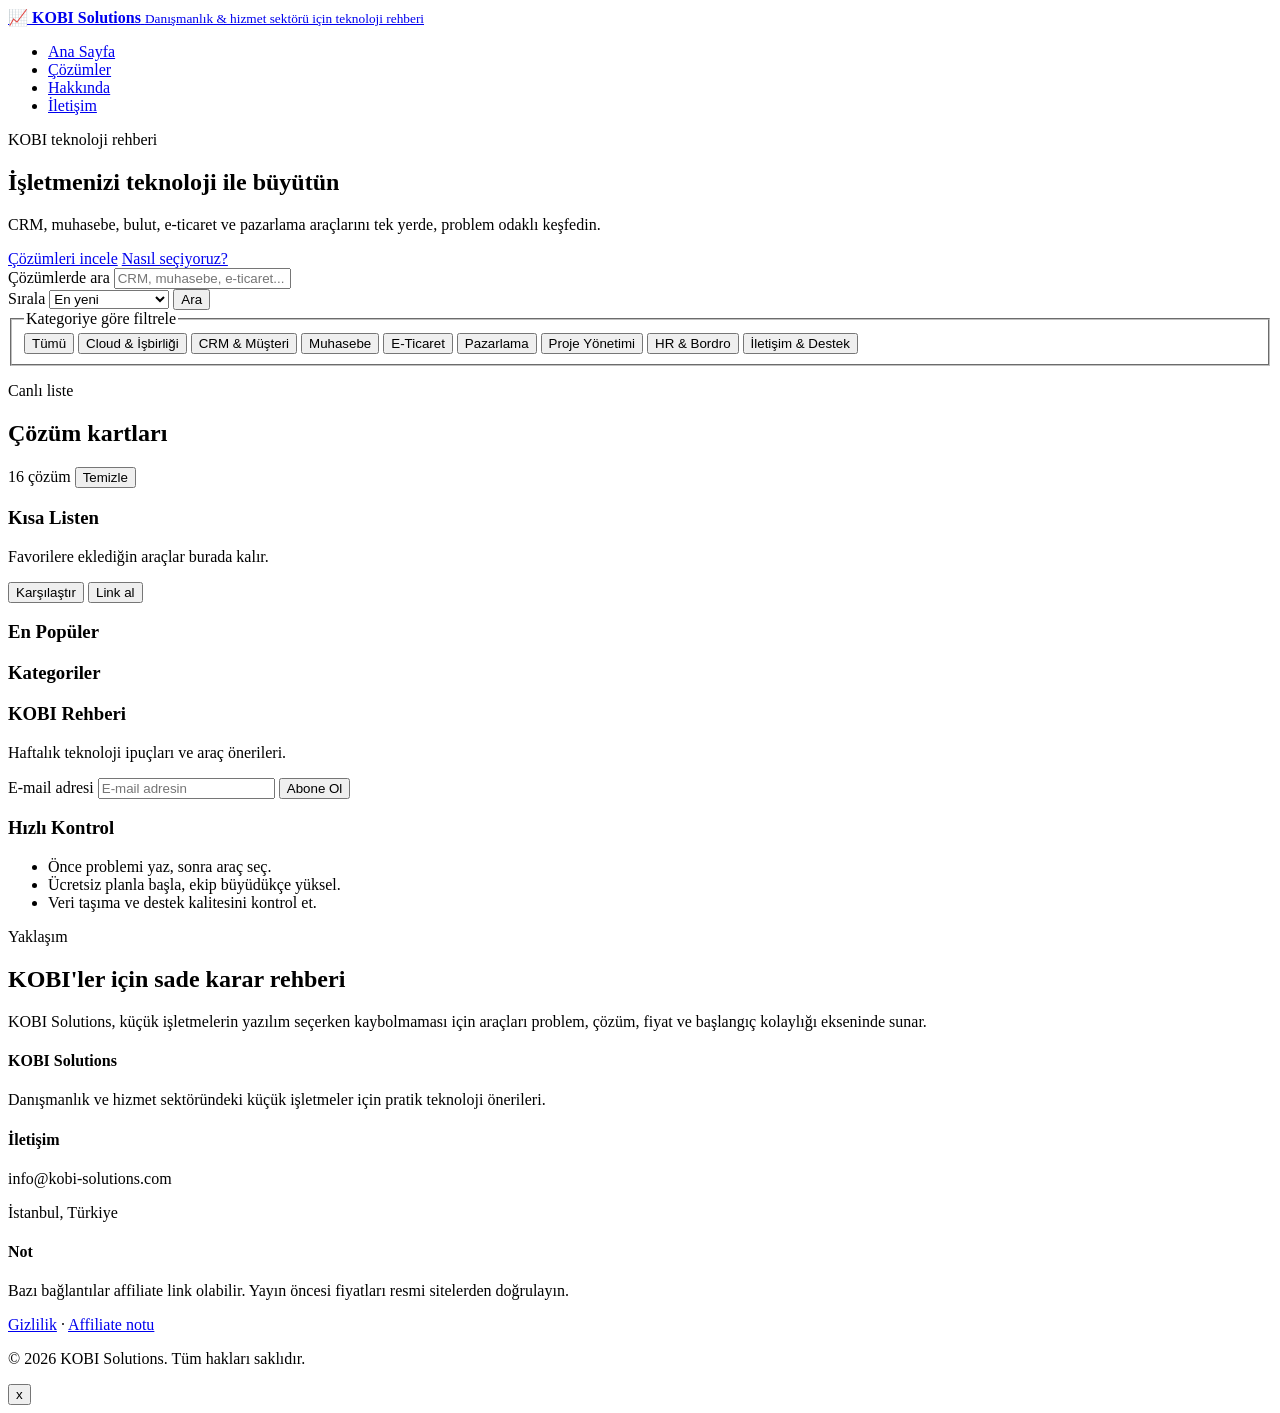
==== index.html @ 9aef747c "Add index.html" ====
<!DOCTYPE html>
<html lang="tr">
<head>
    <meta charset="UTF-8">
    <meta name="viewport" content="width=device-width, initial-scale=1.0">
    <title>KOBI Solutions - &#304;&#351;letmenizi Teknoloji ile B&#252;y&#252;t&#252;n</title>
    <meta name="description" content="KOBI'ler i&#231;in CRM, muhasebe, bulut, e-ticaret ve pazarlama ara&#231;lar&#305;n&#305; pratik &#351;ekilde kar&#351;&#305;la&#351;t&#305;ran teknoloji rehberi.">
    <meta name="theme-color" content="#2563eb">
    <meta property="og:title" content="KOBI Solutions">
    <meta property="og:description" content="K&#252;&#231;&#252;k i&#351;letmeler i&#231;in pratik teknoloji &#231;&#246;z&#252;mleri.">
    <meta property="og:type" content="website">
    <link rel="manifest" href="site.webmanifest">
    <link rel="stylesheet" href="style.css">
</head>
<body>
    <header class="header">
        <div class="container">
            <a class="logo" href="#home" aria-label="KOBI Solutions ana sayfa">
                <span class="logo-mark" aria-hidden="true">&#128200;</span>
                <span>
                    <strong>KOBI Solutions</strong>
                    <small>Dan&#305;&#351;manl&#305;k & hizmet sekt&#246;r&#252; i&#231;in teknoloji rehberi</small>
                </span>
            </a>
            <nav class="nav" aria-label="Ana men&#252;">
                <ul>
                    <li><a href="#home">Ana Sayfa</a></li>
                    <li><a href="#blog">&#199;&#246;z&#252;mler</a></li>
                    <li><a href="#about">Hakk&#305;nda</a></li>
                    <li><a href="#contact">&#304;leti&#351;im</a></li>
                </ul>
            </nav>
        </div>
    </header>

    <section class="hero" id="home">
        <div class="container">
            <p class="eyebrow">KOBI teknoloji rehberi</p>
            <h1>&#304;&#351;letmenizi teknoloji ile b&#252;y&#252;t&#252;n</h1>
            <p>CRM, muhasebe, bulut, e-ticaret ve pazarlama ara&#231;lar&#305;n&#305; tek yerde, problem odakl&#305; ke&#351;fedin.</p>
            <div class="hero-actions">
                <a class="primary-link" href="#blog">&#199;&#246;z&#252;mleri incele</a>
                <a class="secondary-link" href="#about">Nas&#305;l se&#231;iyoruz?</a>
            </div>
        </div>
    </section>

    <section class="filters-section" id="blog">
        <div class="container">
            <div class="search-box">
                <div class="search-field">
                    <label for="searchInput" class="sr-only">&#199;&#246;z&#252;mlerde ara</label>
                    <input type="text" id="searchInput" placeholder="CRM, muhasebe, e-ticaret..." aria-label="&#199;&#246;z&#252;mlerde ara">
                </div>
                <label class="sort-control" for="sortSelect">
                    <span>S&#305;rala</span>
                    <select id="sortSelect" aria-label="&#199;&#246;z&#252;mleri s&#305;rala">
                        <option value="newest">En yeni</option>
                        <option value="price-low">D&#252;&#351;&#252;k maliyet</option>
                        <option value="starter">Ba&#351;lamas&#305; kolay</option>
                        <option value="name">A-Z</option>
                    </select>
                </label>
                <button id="searchBtn" aria-label="Arama yap">Ara</button>
            </div>

            <div aria-live="polite" aria-atomic="true" class="sr-only" id="filterAnnounce"></div>

            <fieldset class="category-filters" aria-label="&#199;&#246;z&#252;m kategorileri">
                <legend class="sr-only">Kategoriye g&#246;re filtrele</legend>
                <button class="filter-btn active" data-category="all" aria-pressed="true">T&#252;m&#252;</button>
                <button class="filter-btn" data-category="cloud" aria-pressed="false">Cloud & &#304;&#351;birli&#287;i</button>
                <button class="filter-btn" data-category="crm" aria-pressed="false">CRM & M&#252;&#351;teri</button>
                <button class="filter-btn" data-category="accounting" aria-pressed="false">Muhasebe</button>
                <button class="filter-btn" data-category="ecommerce" aria-pressed="false">E-Ticaret</button>
                <button class="filter-btn" data-category="marketing" aria-pressed="false">Pazarlama</button>
                <button class="filter-btn" data-category="project" aria-pressed="false">Proje Y&#246;netimi</button>
                <button class="filter-btn" data-category="hr" aria-pressed="false">HR & Bordro</button>
                <button class="filter-btn" data-category="support" aria-pressed="false">&#304;leti&#351;im & Destek</button>
            </fieldset>
        </div>
    </section>

    <main class="main-content">
        <div class="container content-layout">
            <section class="results-area" aria-labelledby="resultsTitle">
                <div class="section-heading">
                    <div>
                        <p class="eyebrow">Canl&#305; liste</p>
                        <h2 id="resultsTitle">&#199;&#246;z&#252;m kartlar&#305;</h2>
                    </div>
                    <div class="heading-actions">
                        <span id="resultCount" class="result-count">16 &#231;&#246;z&#252;m</span>
                        <button class="ghost-button" type="button" id="clearFiltersBtn">Temizle</button>
                    </div>
                </div>
                <div class="blog-grid" id="blogGrid" role="region" aria-live="polite" aria-label="&#199;&#246;z&#252;m kartlar&#305;"></div>
            </section>

            <aside class="sidebar">
                <div class="sidebar-box compare-box">
                    <h3>K&#305;sa Listen</h3>
                    <p class="sidebar-note">Favorilere ekledi&#287;in ara&#231;lar burada kal&#305;r.</p>
                    <ul id="favoriteList"></ul>
                    <div class="compare-actions">
                        <button class="ghost-button" type="button" id="compareBtn">Kar&#351;&#305;la&#351;t&#305;r</button>
                        <button class="ghost-button" type="button" id="shareListBtn">Link al</button>
                    </div>
                    <p class="share-status" id="shareStatus" aria-live="polite"></p>
                </div>

                <div class="sidebar-box">
                    <h3>En Pop&#252;ler</h3>
                    <ul id="trendingList"></ul>
                </div>

                <div class="sidebar-box">
                    <h3>Kategoriler</h3>
                    <ul id="categoryList"></ul>
                </div>

                <div class="sidebar-box newsletter">
                    <h3>KOBI Rehberi</h3>
                    <p>Haftal&#305;k teknoloji ipu&#231;lar&#305; ve ara&#231; &#246;nerileri.</p>
                    <form id="newsletterForm" aria-label="Newsletter abone ol formu">
                        <label for="newsletterEmail" class="sr-only">E-mail adresi</label>
                        <input type="email" id="newsletterEmail" placeholder="E-mail adresin" required aria-required="true">
                        <button type="submit" aria-label="Newsletter'a abone ol">Abone Ol</button>
                    </form>
                </div>

                <div class="sidebar-box quick-tips">
                    <h3>H&#305;zl&#305; Kontrol</h3>
                    <ul>
                        <li>&#214;nce problemi yaz, sonra ara&#231; se&#231;.</li>
                        <li>&#220;cretsiz planla ba&#351;la, ekip b&#252;y&#252;d&#252;k&#231;e y&#252;ksel.</li>
                        <li>Veri ta&#351;&#305;ma ve destek kalitesini kontrol et.</li>
                    </ul>
                </div>
            </aside>
        </div>
    </main>

    <section class="about-band" id="about">
        <div class="container">
            <div>
                <p class="eyebrow">Yakla&#351;&#305;m</p>
                <h2>KOBI'ler i&#231;in sade karar rehberi</h2>
            </div>
            <p>KOBI Solutions, k&#252;&#231;&#252;k i&#351;letmelerin yaz&#305;l&#305;m se&#231;erken kaybolmamas&#305; i&#231;in ara&#231;lar&#305; problem, &#231;&#246;z&#252;m, fiyat ve ba&#351;lang&#305;&#231; kolayl&#305;&#287;&#305; ekseninde sunar.</p>
        </div>
    </section>

    <footer class="footer" id="contact">
        <div class="container">
            <div class="footer-content">
                <div>
                    <h4>KOBI Solutions</h4>
                    <p>Dan&#305;&#351;manl&#305;k ve hizmet sekt&#246;r&#252;ndeki k&#252;&#231;&#252;k i&#351;letmeler i&#231;in pratik teknoloji &#246;nerileri.</p>
                </div>
                <div>
                    <h4>&#304;leti&#351;im</h4>
                    <p>info@kobi-solutions.com</p>
                    <p>&#304;stanbul, T&#252;rkiye</p>
                </div>
                <div>
                    <h4>Not</h4>
                    <p>Baz&#305; ba&#287;lant&#305;lar affiliate link olabilir. Yay&#305;n &#246;ncesi fiyatlar&#305; resmi sitelerden do&#287;rulay&#305;n.</p>
                    <p><a href="privacy.html">Gizlilik</a> · <a href="affiliate.html">Affiliate notu</a></p>
                </div>
            </div>
            <div class="footer-bottom">
                <p>&copy; 2026 KOBI Solutions. T&#252;m haklar&#305; sakl&#305;d&#305;r.</p>
            </div>
        </div>
    </footer>

    <div class="modal" id="detailModal" aria-hidden="true">
        <div class="modal-backdrop" data-close-modal></div>
        <section class="modal-panel" role="dialog" aria-modal="true" aria-labelledby="modalTitle">
            <button class="modal-close" type="button" data-close-modal aria-label="Detayi kapat">x</button>
            <div id="modalContent"></div>
        </section>
    </div>

    <script src="script.js" defer></script>
</body>
</html>
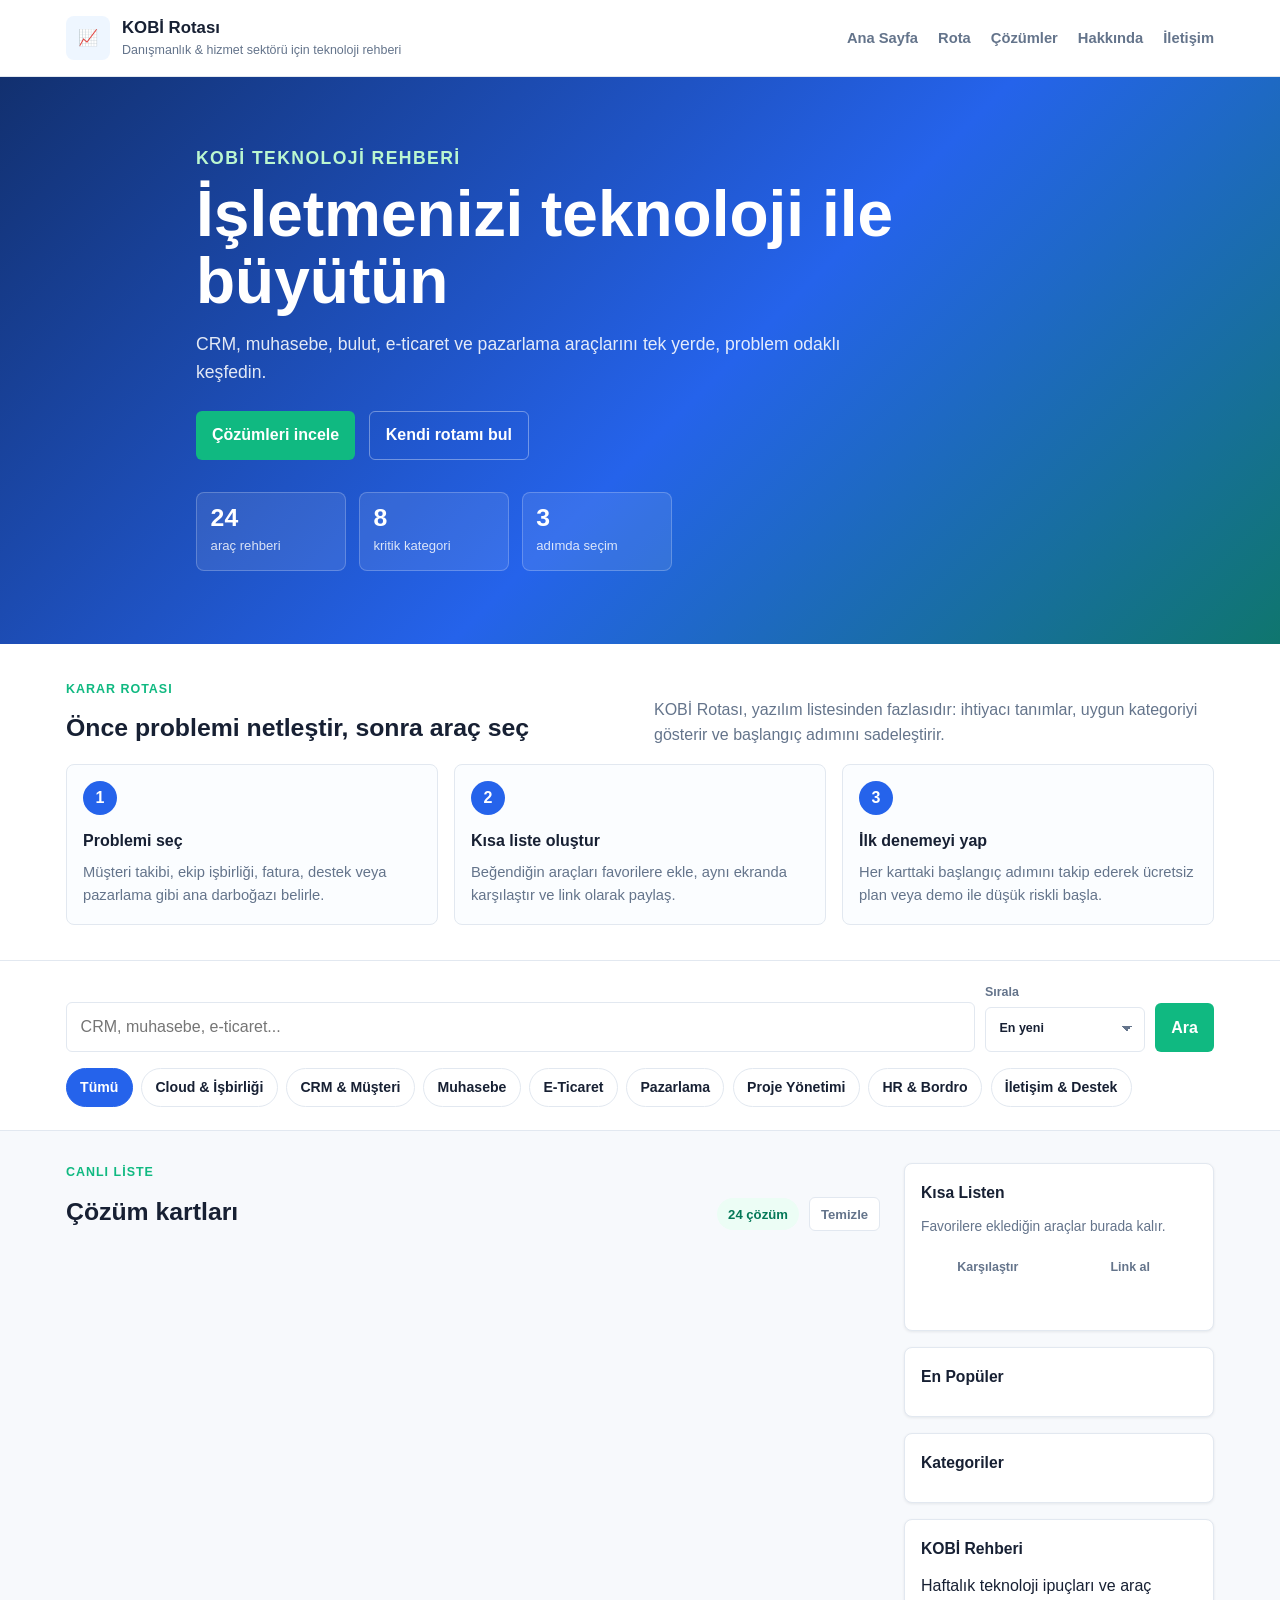
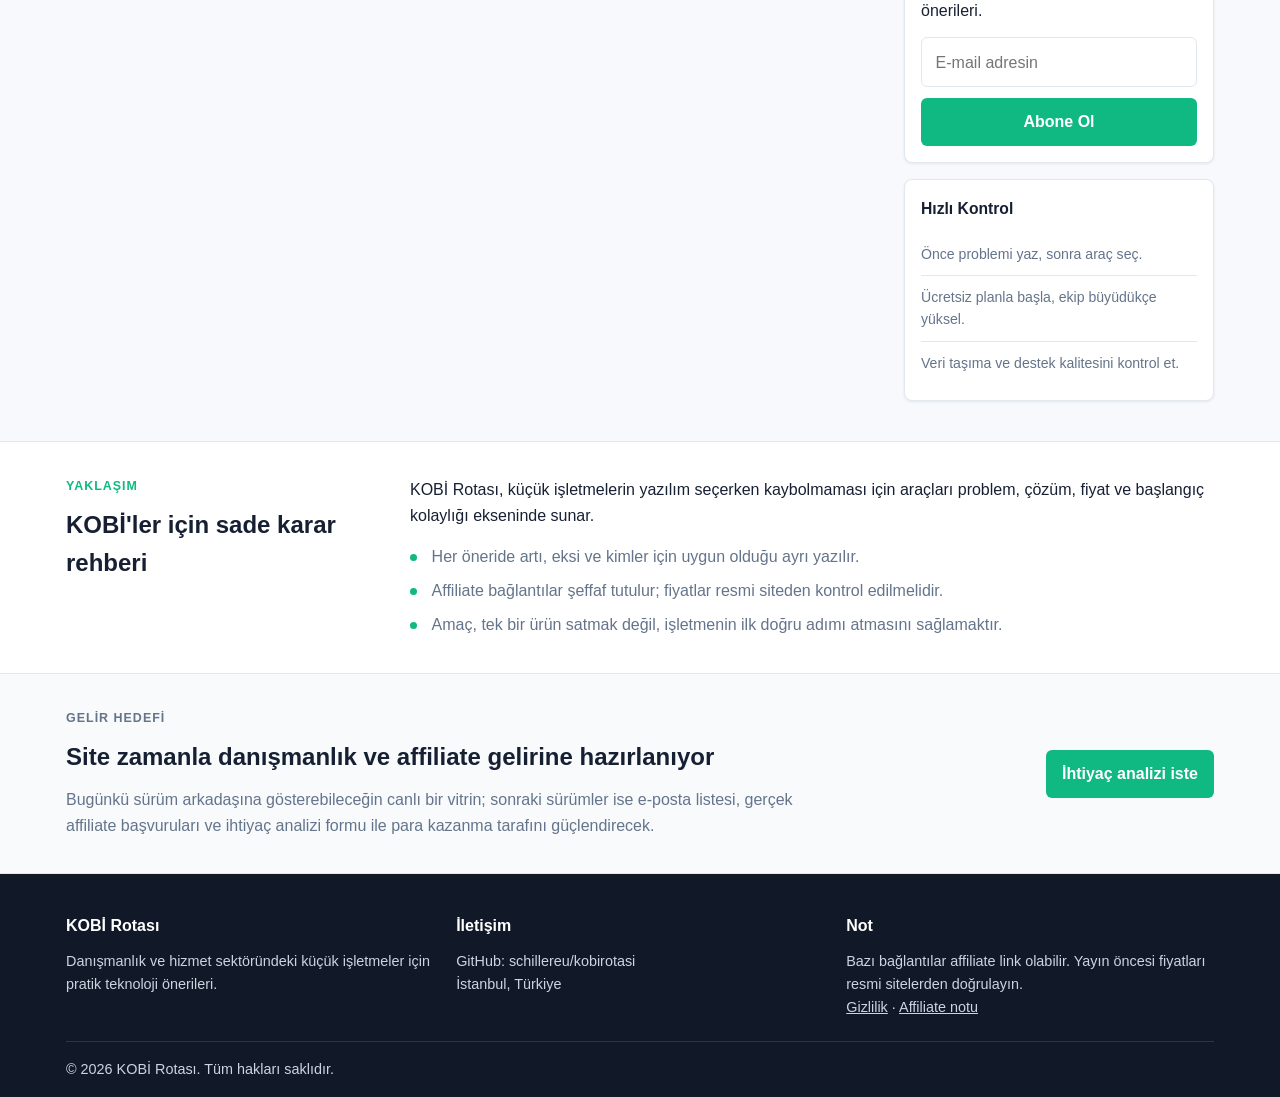
==== commit b5920359: "Sync agent system, revenue plans, and site updates" ====
--- a/index.html
+++ b/index.html
@@ -3,10 +3,10 @@
 <head>
     <meta charset="UTF-8">
     <meta name="viewport" content="width=device-width, initial-scale=1.0">
-    <title>KOBI Solutions - &#304;&#351;letmenizi Teknoloji ile B&#252;y&#252;t&#252;n</title>
-    <meta name="description" content="KOBI'ler i&#231;in CRM, muhasebe, bulut, e-ticaret ve pazarlama ara&#231;lar&#305;n&#305; pratik &#351;ekilde kar&#351;&#305;la&#351;t&#305;ran teknoloji rehberi.">
+    <title>KOB&#304; Rotas&#305; - &#304;&#351;letmenizi Teknoloji ile B&#252;y&#252;t&#252;n</title>
+    <meta name="description" content="KOB&#304;'ler i&#231;in CRM, muhasebe, bulut, e-ticaret ve pazarlama ara&#231;lar&#305;n&#305; pratik &#351;ekilde kar&#351;&#305;la&#351;t&#305;ran teknoloji rehberi.">
     <meta name="theme-color" content="#2563eb">
-    <meta property="og:title" content="KOBI Solutions">
+    <meta property="og:title" content="KOB&#304; Rotas&#305;">
     <meta property="og:description" content="K&#252;&#231;&#252;k i&#351;letmeler i&#231;in pratik teknoloji &#231;&#246;z&#252;mleri.">
     <meta property="og:type" content="website">
     <link rel="manifest" href="site.webmanifest">
@@ -15,16 +15,17 @@
 <body>
     <header class="header">
         <div class="container">
-            <a class="logo" href="#home" aria-label="KOBI Solutions ana sayfa">
+            <a class="logo" href="#home" aria-label="KOB&#304; Rotas&#305; ana sayfa">
                 <span class="logo-mark" aria-hidden="true">&#128200;</span>
                 <span>
-                    <strong>KOBI Solutions</strong>
+                    <strong>KOB&#304; Rotas&#305;</strong>
                     <small>Dan&#305;&#351;manl&#305;k & hizmet sekt&#246;r&#252; i&#231;in teknoloji rehberi</small>
                 </span>
             </a>
             <nav class="nav" aria-label="Ana men&#252;">
                 <ul>
                     <li><a href="#home">Ana Sayfa</a></li>
+                    <li><a href="#route">Rota</a></li>
                     <li><a href="#blog">&#199;&#246;z&#252;mler</a></li>
                     <li><a href="#about">Hakk&#305;nda</a></li>
                     <li><a href="#contact">&#304;leti&#351;im</a></li>
@@ -35,12 +36,55 @@
 
     <section class="hero" id="home">
         <div class="container">
-            <p class="eyebrow">KOBI teknoloji rehberi</p>
+            <p class="eyebrow">KOB&#304; teknoloji rehberi</p>
             <h1>&#304;&#351;letmenizi teknoloji ile b&#252;y&#252;t&#252;n</h1>
             <p>CRM, muhasebe, bulut, e-ticaret ve pazarlama ara&#231;lar&#305;n&#305; tek yerde, problem odakl&#305; ke&#351;fedin.</p>
             <div class="hero-actions">
                 <a class="primary-link" href="#blog">&#199;&#246;z&#252;mleri incele</a>
-                <a class="secondary-link" href="#about">Nas&#305;l se&#231;iyoruz?</a>
+                <a class="secondary-link" href="#route">Kendi rotam&#305; bul</a>
+            </div>
+            <dl class="hero-metrics" aria-label="KOB&#304; Rotas&#305; i&#231;erik &#246;zeti">
+                <div>
+                    <dt>24</dt>
+                    <dd>ara&#231; rehberi</dd>
+                </div>
+                <div>
+                    <dt>8</dt>
+                    <dd>kritik kategori</dd>
+                </div>
+                <div>
+                    <dt>3</dt>
+                    <dd>ad&#305;mda se&#231;im</dd>
+                </div>
+            </dl>
+        </div>
+    </section>
+
+    <section class="route-band" id="route">
+        <div class="container">
+            <div class="section-heading route-heading">
+                <div>
+                    <p class="eyebrow">Karar rotas&#305;</p>
+                    <h2>&#214;nce problemi netle&#351;tir, sonra ara&#231; se&#231;</h2>
+                </div>
+                <p>KOB&#304; Rotas&#305;, yaz&#305;l&#305;m listesinden fazlas&#305;d&#305;r: ihtiyac&#305; tan&#305;mlar, uygun kategoriyi g&#246;sterir ve ba&#351;lang&#305;&#231; ad&#305;m&#305;n&#305; sadele&#351;tirir.</p>
+            </div>
+            <div class="route-grid">
+                <article class="route-card">
+                    <span class="route-step">1</span>
+                    <h3>Problemi se&#231;</h3>
+                    <p>M&#252;&#351;teri takibi, ekip i&#351;birli&#287;i, fatura, destek veya pazarlama gibi ana darbo&#287;az&#305; belirle.</p>
+                </article>
+                <article class="route-card">
+                    <span class="route-step">2</span>
+                    <h3>K&#305;sa liste olu&#351;tur</h3>
+                    <p>Be&#287;endi&#287;in ara&#231;lar&#305; favorilere ekle, ayn&#305; ekranda kar&#351;&#305;la&#351;t&#305;r ve link olarak payla&#351;.</p>
+                </article>
+                <article class="route-card">
+                    <span class="route-step">3</span>
+                    <h3>&#304;lk denemeyi yap</h3>
+                    <p>Her karttaki ba&#351;lang&#305;&#231; ad&#305;m&#305;n&#305; takip ederek &#252;cretsiz plan veya demo ile d&#252;&#351;&#252;k riskli ba&#351;la.</p>
+                </article>
             </div>
         </div>
     </section>
@@ -90,7 +134,7 @@
                         <h2 id="resultsTitle">&#199;&#246;z&#252;m kartlar&#305;</h2>
                     </div>
                     <div class="heading-actions">
-                        <span id="resultCount" class="result-count">16 &#231;&#246;z&#252;m</span>
+                        <span id="resultCount" class="result-count">24 &#231;&#246;z&#252;m</span>
                         <button class="ghost-button" type="button" id="clearFiltersBtn">Temizle</button>
                     </div>
                 </div>
@@ -120,7 +164,7 @@
                 </div>
 
                 <div class="sidebar-box newsletter">
-                    <h3>KOBI Rehberi</h3>
+                    <h3>KOB&#304; Rehberi</h3>
                     <p>Haftal&#305;k teknoloji ipu&#231;lar&#305; ve ara&#231; &#246;nerileri.</p>
                     <form id="newsletterForm" aria-label="Newsletter abone ol formu">
                         <label for="newsletterEmail" class="sr-only">E-mail adresi</label>
@@ -145,9 +189,27 @@
         <div class="container">
             <div>
                 <p class="eyebrow">Yakla&#351;&#305;m</p>
-                <h2>KOBI'ler i&#231;in sade karar rehberi</h2>
-            </div>
-            <p>KOBI Solutions, k&#252;&#231;&#252;k i&#351;letmelerin yaz&#305;l&#305;m se&#231;erken kaybolmamas&#305; i&#231;in ara&#231;lar&#305; problem, &#231;&#246;z&#252;m, fiyat ve ba&#351;lang&#305;&#231; kolayl&#305;&#287;&#305; ekseninde sunar.</p>
+                <h2>KOB&#304;'ler i&#231;in sade karar rehberi</h2>
+            </div>
+            <div class="about-copy">
+                <p>KOB&#304; Rotas&#305;, k&#252;&#231;&#252;k i&#351;letmelerin yaz&#305;l&#305;m se&#231;erken kaybolmamas&#305; i&#231;in ara&#231;lar&#305; problem, &#231;&#246;z&#252;m, fiyat ve ba&#351;lang&#305;&#231; kolayl&#305;&#287;&#305; ekseninde sunar.</p>
+                <ul class="trust-list">
+                    <li>Her &#246;neride art&#305;, eksi ve kimler i&#231;in uygun oldu&#287;u ayr&#305; yaz&#305;l&#305;r.</li>
+                    <li>Affiliate ba&#287;lant&#305;lar &#351;effaf tutulur; fiyatlar resmi siteden kontrol edilmelidir.</li>
+                    <li>Ama&#231;, tek bir &#252;r&#252;n satmak de&#287;il, i&#351;letmenin ilk do&#287;ru ad&#305;m&#305; atmas&#305;n&#305; sa&#287;lamakt&#305;r.</li>
+                </ul>
+            </div>
+        </div>
+    </section>
+
+    <section class="consult-band" aria-labelledby="consultTitle">
+        <div class="container consult-layout">
+            <div>
+                <p class="eyebrow">Gelir hedefi</p>
+                <h2 id="consultTitle">Site zamanla dan&#305;&#351;manl&#305;k ve affiliate gelirine haz&#305;rlan&#305;yor</h2>
+                <p>Bug&#252;nk&#252; s&#252;r&#252;m arkada&#351;&#305;na g&#246;sterebilece&#287;in canl&#305; bir vitrin; sonraki s&#252;r&#252;mler ise e-posta listesi, ger&#231;ek affiliate ba&#351;vurular&#305; ve ihtiya&#231; analizi formu ile para kazanma taraf&#305;n&#305; g&#252;&#231;lendirecek.</p>
+            </div>
+            <a class="primary-link" href="mailto:hello@example.com?subject=KOBI%20Rotasi%20ihtiyac%20analizi">&#304;htiya&#231; analizi iste</a>
         </div>
     </section>
 
@@ -155,22 +217,22 @@
         <div class="container">
             <div class="footer-content">
                 <div>
-                    <h4>KOBI Solutions</h4>
+                    <h4>KOB&#304; Rotas&#305;</h4>
                     <p>Dan&#305;&#351;manl&#305;k ve hizmet sekt&#246;r&#252;ndeki k&#252;&#231;&#252;k i&#351;letmeler i&#231;in pratik teknoloji &#246;nerileri.</p>
                 </div>
                 <div>
                     <h4>&#304;leti&#351;im</h4>
-                    <p>info@kobi-solutions.com</p>
+                    <p>GitHub: schillereu/kobirotasi</p>
                     <p>&#304;stanbul, T&#252;rkiye</p>
                 </div>
                 <div>
                     <h4>Not</h4>
                     <p>Baz&#305; ba&#287;lant&#305;lar affiliate link olabilir. Yay&#305;n &#246;ncesi fiyatlar&#305; resmi sitelerden do&#287;rulay&#305;n.</p>
-                    <p><a href="privacy.html">Gizlilik</a> · <a href="affiliate.html">Affiliate notu</a></p>
+                    <p><a href="privacy.html">Gizlilik</a> &middot; <a href="affiliate.html">Affiliate notu</a></p>
                 </div>
             </div>
             <div class="footer-bottom">
-                <p>&copy; 2026 KOBI Solutions. T&#252;m haklar&#305; sakl&#305;d&#305;r.</p>
+                <p>&copy; 2026 KOB&#304; Rotas&#305;. T&#252;m haklar&#305; sakl&#305;d&#305;r.</p>
             </div>
         </div>
     </footer>
--- a/style.css
+++ b/style.css
@@ -0,0 +1,973 @@
+* {
+    margin: 0;
+    padding: 0;
+    box-sizing: border-box;
+}
+
+:root {
+    --primary-color: #2563eb;
+    --primary-dark: #1d4ed8;
+    --accent-color: #10b981;
+    --ink: #172033;
+    --muted: #64748b;
+    --line: #e2e8f0;
+    --bg: #f7f9fc;
+    --white: #ffffff;
+    --soft-blue: #eef6ff;
+    --soft-green: #ecfdf5;
+    --shadow: 0 1px 3px rgba(15, 23, 42, 0.08);
+    --shadow-lg: 0 18px 45px rgba(15, 23, 42, 0.18);
+}
+
+html {
+    scroll-behavior: smooth;
+}
+
+body {
+    font-family: "Segoe UI", Tahoma, Geneva, Verdana, sans-serif;
+    line-height: 1.6;
+    color: var(--ink);
+    background: var(--bg);
+}
+
+body.modal-open {
+    overflow: hidden;
+}
+
+a {
+    color: inherit;
+}
+
+button,
+input,
+select {
+    font: inherit;
+}
+
+.container {
+    max-width: 1180px;
+    margin: 0 auto;
+    padding: 0 1rem;
+}
+
+.header {
+    position: sticky;
+    top: 0;
+    z-index: 20;
+    background: rgba(255, 255, 255, 0.96);
+    border-bottom: 1px solid var(--line);
+    backdrop-filter: blur(12px);
+}
+
+.header .container {
+    min-height: 76px;
+    display: flex;
+    align-items: center;
+    justify-content: space-between;
+    gap: 1rem;
+}
+
+.logo {
+    display: inline-flex;
+    align-items: center;
+    gap: 0.75rem;
+    color: var(--ink);
+    text-decoration: none;
+}
+
+.logo-mark {
+    width: 44px;
+    height: 44px;
+    display: grid;
+    place-items: center;
+    border-radius: 8px;
+    background: var(--soft-blue);
+}
+
+.logo strong,
+.logo small {
+    display: block;
+}
+
+.logo strong {
+    font-size: 1.05rem;
+}
+
+.logo small {
+    color: var(--muted);
+    font-size: 0.78rem;
+}
+
+.nav ul {
+    display: flex;
+    align-items: center;
+    gap: 1.25rem;
+    list-style: none;
+}
+
+.nav a {
+    color: var(--muted);
+    font-size: 0.92rem;
+    font-weight: 650;
+    text-decoration: none;
+}
+
+.nav a:hover {
+    color: var(--primary-color);
+}
+
+.hero {
+    background: linear-gradient(135deg, #12306f, #2563eb 55%, #0f766e);
+    color: var(--white);
+    padding: 4.2rem 0 4.6rem;
+}
+
+.hero .container {
+    max-width: 920px;
+}
+
+.eyebrow {
+    color: var(--accent-color);
+    font-size: 0.78rem;
+    font-weight: 800;
+    letter-spacing: 0.08em;
+    text-transform: uppercase;
+    margin-bottom: 0.55rem;
+}
+
+.hero .eyebrow {
+    color: #bbf7d0;
+}
+
+.hero h1 {
+    max-width: 820px;
+    font-size: clamp(2.1rem, 5vw, 4.5rem);
+    line-height: 1.04;
+    margin-bottom: 1rem;
+}
+
+.hero p {
+    max-width: 680px;
+    color: rgba(255, 255, 255, 0.88);
+    font-size: 1.1rem;
+}
+
+.hero-actions {
+    display: flex;
+    flex-wrap: wrap;
+    gap: 0.85rem;
+    margin-top: 1.5rem;
+}
+
+.hero-metrics {
+    display: grid;
+    grid-template-columns: repeat(3, minmax(0, 150px));
+    gap: 0.8rem;
+    margin-top: 2rem;
+}
+
+.hero-metrics div {
+    border: 1px solid rgba(255, 255, 255, 0.22);
+    border-radius: 8px;
+    padding: 0.85rem;
+    background: rgba(255, 255, 255, 0.09);
+}
+
+.hero-metrics dt {
+    font-size: 1.55rem;
+    font-weight: 900;
+    line-height: 1;
+}
+
+.hero-metrics dd {
+    color: rgba(255, 255, 255, 0.82);
+    font-size: 0.82rem;
+    margin-top: 0.25rem;
+}
+
+.primary-link,
+.secondary-link,
+.search-box button,
+.newsletter button {
+    min-height: 42px;
+    display: inline-flex;
+    align-items: center;
+    justify-content: center;
+    border-radius: 6px;
+    border: 0;
+    cursor: pointer;
+    font-weight: 800;
+    text-decoration: none;
+}
+
+.primary-link,
+.search-box button,
+.newsletter button {
+    color: var(--white);
+    background: var(--accent-color);
+    padding: 0.72rem 1rem;
+}
+
+.primary-link:hover,
+.search-box button:hover,
+.newsletter button:hover {
+    background: #059669;
+}
+
+.secondary-link {
+    color: var(--white);
+    border: 1px solid rgba(255, 255, 255, 0.36);
+    padding: 0.68rem 1rem;
+}
+
+.filters-section {
+    background: var(--white);
+    border-bottom: 1px solid var(--line);
+    padding: 1.4rem 0;
+}
+
+.route-band {
+    background: var(--white);
+    border-bottom: 1px solid var(--line);
+    padding: 2.2rem 0;
+}
+
+.route-heading {
+    align-items: start;
+    margin-bottom: 1.2rem;
+}
+
+.route-heading > p {
+    max-width: 560px;
+    color: var(--muted);
+}
+
+.route-grid {
+    display: grid;
+    grid-template-columns: repeat(3, 1fr);
+    gap: 1rem;
+}
+
+.route-card {
+    border: 1px solid var(--line);
+    border-radius: 8px;
+    background: #fbfdff;
+    padding: 1rem;
+}
+
+.route-step {
+    width: 34px;
+    height: 34px;
+    display: grid;
+    place-items: center;
+    border-radius: 50%;
+    color: var(--white);
+    background: var(--primary-color);
+    font-weight: 900;
+    margin-bottom: 0.8rem;
+}
+
+.route-card h3 {
+    font-size: 1rem;
+    margin-bottom: 0.45rem;
+}
+
+.route-card p {
+    color: var(--muted);
+    font-size: 0.92rem;
+}
+
+.search-box {
+    display: grid;
+    grid-template-columns: minmax(0, 1fr) auto auto;
+    gap: 0.65rem;
+    margin-bottom: 1rem;
+    align-items: end;
+}
+
+.search-field {
+    min-width: 0;
+}
+
+.search-box input,
+.newsletter input,
+.sort-control select {
+    width: 100%;
+    min-height: 42px;
+    border: 1px solid var(--line);
+    border-radius: 6px;
+    padding: 0.7rem 0.85rem;
+    background: var(--white);
+    color: var(--ink);
+}
+
+.search-box input:focus,
+.newsletter input:focus,
+.sort-control select:focus {
+    outline: 3px solid rgba(37, 99, 235, 0.18);
+    border-color: var(--primary-color);
+}
+
+.sort-control {
+    min-width: 160px;
+    display: grid;
+    gap: 0.25rem;
+    color: var(--muted);
+    font-size: 0.78rem;
+    font-weight: 800;
+}
+
+.sort-control select {
+    appearance: none;
+    color: var(--ink);
+    background-image: linear-gradient(45deg, transparent 50%, var(--muted) 50%), linear-gradient(135deg, var(--muted) 50%, transparent 50%);
+    background-position: calc(100% - 17px) 18px, calc(100% - 12px) 18px;
+    background-size: 5px 5px, 5px 5px;
+    background-repeat: no-repeat;
+    padding-right: 2rem;
+}
+
+.category-filters {
+    display: flex;
+    flex-wrap: wrap;
+    gap: 0.55rem;
+    border: 0;
+}
+
+.filter-btn {
+    min-height: 36px;
+    border: 1px solid var(--line);
+    border-radius: 999px;
+    background: var(--white);
+    color: var(--ink);
+    cursor: pointer;
+    font-size: 0.88rem;
+    font-weight: 700;
+    padding: 0.48rem 0.82rem;
+}
+
+.filter-btn:hover {
+    border-color: var(--primary-color);
+    color: var(--primary-color);
+}
+
+.filter-btn.active {
+    color: var(--white);
+    background: var(--primary-color);
+    border-color: var(--primary-color);
+}
+
+.main-content {
+    padding: 2rem 0 2.5rem;
+}
+
+.content-layout {
+    display: grid;
+    grid-template-columns: minmax(0, 1fr) 310px;
+    gap: 1.5rem;
+    align-items: start;
+}
+
+.section-heading {
+    display: flex;
+    align-items: end;
+    justify-content: space-between;
+    gap: 1rem;
+    margin-bottom: 1rem;
+}
+
+.heading-actions {
+    display: flex;
+    align-items: center;
+    gap: 0.65rem;
+}
+
+.section-heading h2 {
+    font-size: 1.55rem;
+}
+
+.result-count,
+.details-pill,
+.price {
+    color: #047857;
+    background: var(--soft-green);
+    border-radius: 999px;
+    font-size: 0.82rem;
+    font-weight: 800;
+    padding: 0.34rem 0.68rem;
+    white-space: nowrap;
+}
+
+.ghost-button {
+    min-height: 34px;
+    border: 1px solid var(--line);
+    border-radius: 6px;
+    background: var(--white);
+    color: var(--muted);
+    cursor: pointer;
+    font-size: 0.82rem;
+    font-weight: 800;
+    padding: 0.34rem 0.68rem;
+}
+
+.ghost-button:hover {
+    border-color: var(--primary-color);
+    color: var(--primary-color);
+}
+
+.blog-grid {
+    display: grid;
+    grid-template-columns: repeat(auto-fill, minmax(260px, 1fr));
+    gap: 1rem;
+}
+
+.post-card {
+    min-height: 100%;
+}
+
+.post-card-button {
+    width: 100%;
+    height: 100%;
+    display: flex;
+    flex-direction: column;
+    overflow: hidden;
+    border: 1px solid var(--line);
+    border-radius: 8px;
+    background: var(--white);
+    box-shadow: var(--shadow);
+    color: inherit;
+    text-align: left;
+    cursor: pointer;
+    transition: transform 0.2s ease, box-shadow 0.2s ease;
+}
+
+.post-card-button:hover {
+    transform: translateY(-3px);
+    box-shadow: var(--shadow-lg);
+}
+
+.post-image {
+    height: 126px;
+    display: grid;
+    place-items: center;
+    background: linear-gradient(135deg, var(--soft-blue), #dcfce7);
+    font-size: 2.4rem;
+}
+
+.post-content {
+    display: flex;
+    flex: 1;
+    flex-direction: column;
+    padding: 1rem;
+}
+
+.post-category {
+    align-self: flex-start;
+    color: var(--primary-dark);
+    background: var(--soft-blue);
+    border-radius: 999px;
+    font-size: 0.74rem;
+    font-weight: 800;
+    padding: 0.28rem 0.55rem;
+    margin-bottom: 0.65rem;
+}
+
+.post-content h3 {
+    font-size: 1.02rem;
+    line-height: 1.34;
+    margin-bottom: 0.7rem;
+}
+
+.post-content p {
+    color: var(--muted);
+    font-size: 0.9rem;
+    margin-bottom: 0.65rem;
+}
+
+.post-footer {
+    display: flex;
+    align-items: center;
+    justify-content: space-between;
+    gap: 0.65rem;
+    margin-top: auto;
+    padding-top: 0.8rem;
+    border-top: 1px solid var(--line);
+}
+
+.post-actions {
+    display: inline-flex;
+    align-items: center;
+    gap: 0.45rem;
+    flex-shrink: 0;
+}
+
+.details-pill {
+    border: 0;
+    cursor: pointer;
+}
+
+.icon-action {
+    width: 34px;
+    height: 34px;
+    display: inline-grid;
+    place-items: center;
+    border: 1px solid var(--line);
+    border-radius: 50%;
+    background: var(--white);
+    color: var(--muted);
+    cursor: pointer;
+    font-size: 1rem;
+    line-height: 1;
+}
+
+.icon-action:hover,
+.icon-action.active {
+    border-color: #f59e0b;
+    color: #b45309;
+    background: #fffbeb;
+}
+
+.post-date {
+    color: var(--muted);
+    font-size: 0.78rem;
+}
+
+.empty-state,
+.sidebar-box {
+    border: 1px solid var(--line);
+    border-radius: 8px;
+    background: var(--white);
+    box-shadow: var(--shadow);
+}
+
+.empty-state {
+    grid-column: 1 / -1;
+    padding: 2rem;
+    text-align: center;
+    color: var(--muted);
+}
+
+.sidebar {
+    display: flex;
+    flex-direction: column;
+    gap: 1rem;
+}
+
+.sidebar-box {
+    padding: 1rem;
+}
+
+.sidebar-box h3 {
+    font-size: 0.98rem;
+    margin-bottom: 0.7rem;
+}
+
+.sidebar-note {
+    color: var(--muted);
+    font-size: 0.86rem;
+    margin-bottom: 0.45rem;
+}
+
+.sidebar-box ul {
+    list-style: none;
+}
+
+.sidebar-box li {
+    padding: 0.62rem 0;
+    border-bottom: 1px solid var(--line);
+    color: var(--muted);
+    font-size: 0.88rem;
+}
+
+.sidebar-box li:last-child {
+    border-bottom: 0;
+}
+
+.sidebar-box a {
+    color: var(--ink);
+    text-decoration: none;
+}
+
+.sidebar-box a:hover {
+    color: var(--primary-color);
+}
+
+.compare-box li {
+    display: grid;
+    grid-template-columns: minmax(0, 1fr) auto;
+    gap: 0.6rem;
+    align-items: center;
+}
+
+.compare-box button {
+    border: 0;
+    background: transparent;
+    color: var(--muted);
+    cursor: pointer;
+    font-size: 0.78rem;
+    font-weight: 800;
+}
+
+.compare-box button:hover {
+    color: #b91c1c;
+}
+
+.compare-actions {
+    display: grid;
+    grid-template-columns: 1fr 1fr;
+    gap: 0.55rem;
+    margin-top: 0.8rem;
+}
+
+.compare-actions .ghost-button {
+    width: 100%;
+}
+
+button:disabled {
+    cursor: not-allowed;
+    opacity: 0.55;
+}
+
+.share-status {
+    min-height: 1.25rem;
+    color: var(--muted);
+    font-size: 0.78rem;
+    margin-top: 0.55rem;
+    overflow-wrap: anywhere;
+}
+
+.empty-favorites {
+    display: block !important;
+}
+
+.newsletter form {
+    display: grid;
+    gap: 0.65rem;
+    margin-top: 0.85rem;
+}
+
+.about-band {
+    background: var(--white);
+    border-top: 1px solid var(--line);
+    border-bottom: 1px solid var(--line);
+    padding: 2.2rem 0;
+}
+
+.policy-page {
+    padding: 3rem 0;
+}
+
+.policy-page .container {
+    max-width: 780px;
+}
+
+.policy-page h1 {
+    margin-bottom: 1rem;
+    font-size: clamp(2rem, 5vw, 3.2rem);
+    line-height: 1.05;
+}
+
+.policy-page p {
+    color: var(--muted);
+    margin-bottom: 1rem;
+}
+
+.about-band .container {
+    display: grid;
+    grid-template-columns: 320px 1fr;
+    gap: 1.5rem;
+    align-items: start;
+}
+
+.about-band p:last-child {
+    color: var(--muted);
+    font-size: 1rem;
+}
+
+.about-copy {
+    display: grid;
+    gap: 0.95rem;
+}
+
+.trust-list {
+    display: grid;
+    gap: 0.55rem;
+    list-style: none;
+}
+
+.trust-list li {
+    position: relative;
+    color: var(--muted);
+    padding-left: 1.35rem;
+}
+
+.trust-list li::before {
+    content: "";
+    position: absolute;
+    top: 0.62rem;
+    left: 0;
+    width: 7px;
+    height: 7px;
+    border-radius: 50%;
+    background: var(--accent-color);
+}
+
+.consult-band {
+    background: #f8fafc;
+    border-bottom: 1px solid var(--line);
+    padding: 2.2rem 0;
+}
+
+.consult-layout {
+    display: grid;
+    grid-template-columns: minmax(0, 1fr) auto;
+    gap: 1.5rem;
+    align-items: center;
+}
+
+.consult-layout h2 {
+    max-width: 760px;
+    margin-bottom: 0.65rem;
+}
+
+.consult-layout p {
+    max-width: 760px;
+    color: var(--muted);
+}
+
+.footer {
+    background: #111827;
+    color: var(--white);
+    padding: 2.4rem 0 1rem;
+}
+
+.footer-content {
+    display: grid;
+    grid-template-columns: repeat(3, 1fr);
+    gap: 1.4rem;
+}
+
+.footer h4 {
+    margin-bottom: 0.7rem;
+}
+
+.footer p {
+    color: #cbd5e1;
+    font-size: 0.9rem;
+}
+
+.footer-bottom {
+    margin-top: 1.4rem;
+    padding-top: 1rem;
+    border-top: 1px solid rgba(255, 255, 255, 0.12);
+}
+
+.modal {
+    position: fixed;
+    inset: 0;
+    z-index: 50;
+    display: none;
+}
+
+.modal.open {
+    display: block;
+}
+
+.modal-backdrop {
+    position: absolute;
+    inset: 0;
+    background: rgba(15, 23, 42, 0.62);
+}
+
+.modal-panel {
+    position: relative;
+    width: min(760px, calc(100vw - 2rem));
+    max-height: calc(100vh - 2rem);
+    overflow: auto;
+    margin: 1rem auto;
+    border-radius: 8px;
+    background: var(--white);
+    padding: 1.4rem;
+    box-shadow: var(--shadow-lg);
+}
+
+.modal-close {
+    position: absolute;
+    top: 0.85rem;
+    right: 0.85rem;
+    width: 36px;
+    height: 36px;
+    border: 1px solid var(--line);
+    border-radius: 50%;
+    background: var(--white);
+    cursor: pointer;
+    font-weight: 800;
+}
+
+.modal h2 {
+    max-width: 640px;
+    margin: 0.65rem 2.5rem 0.55rem 0;
+    line-height: 1.2;
+}
+
+.modal-excerpt {
+    color: var(--muted);
+    margin-bottom: 1rem;
+}
+
+.modal-grid,
+.pros-cons {
+    display: grid;
+    grid-template-columns: 1fr 1fr;
+    gap: 1rem;
+    margin: 1rem 0;
+}
+
+.modal-grid > div,
+.pros-cons > div {
+    border: 1px solid var(--line);
+    border-radius: 8px;
+    padding: 1rem;
+    background: #fbfdff;
+}
+
+.modal h3 {
+    font-size: 0.92rem;
+    margin-bottom: 0.45rem;
+}
+
+.modal li {
+    margin-left: 1.1rem;
+    color: var(--muted);
+}
+
+.modal-footer {
+    display: flex;
+    align-items: center;
+    justify-content: space-between;
+    gap: 1rem;
+    margin-top: 1rem;
+    padding-top: 1rem;
+    border-top: 1px solid var(--line);
+}
+
+.compare-table-wrap {
+    overflow-x: auto;
+    margin: 1rem 0;
+    border: 1px solid var(--line);
+    border-radius: 8px;
+}
+
+.compare-table {
+    width: 100%;
+    min-width: 680px;
+    border-collapse: collapse;
+    background: var(--white);
+}
+
+.compare-table th,
+.compare-table td {
+    padding: 0.8rem;
+    border-bottom: 1px solid var(--line);
+    text-align: left;
+    vertical-align: top;
+    font-size: 0.9rem;
+}
+
+.compare-table th {
+    color: var(--ink);
+    background: var(--soft-blue);
+    font-size: 0.78rem;
+    text-transform: uppercase;
+}
+
+.compare-table tr:last-child td {
+    border-bottom: 0;
+}
+
+.sr-only {
+    position: absolute;
+    width: 1px;
+    height: 1px;
+    padding: 0;
+    margin: -1px;
+    overflow: hidden;
+    clip: rect(0, 0, 0, 0);
+    white-space: nowrap;
+    border-width: 0;
+}
+
+button:focus-visible,
+input:focus-visible,
+a:focus-visible {
+    outline: 3px solid rgba(37, 99, 235, 0.35);
+    outline-offset: 2px;
+}
+
+@media (prefers-reduced-motion: reduce) {
+    * {
+        scroll-behavior: auto !important;
+        transition: none !important;
+    }
+}
+
+@media (max-width: 860px) {
+    .header .container,
+    .nav ul,
+    .section-heading,
+    .modal-footer {
+        align-items: flex-start;
+        flex-direction: column;
+    }
+
+    .content-layout,
+    .about-band .container,
+    .footer-content,
+    .modal-grid,
+    .pros-cons,
+    .route-grid,
+    .consult-layout {
+        grid-template-columns: 1fr;
+    }
+
+    .search-box {
+        grid-template-columns: 1fr;
+    }
+
+    .heading-actions {
+        width: 100%;
+        justify-content: space-between;
+    }
+
+    .consult-layout .primary-link {
+        justify-self: start;
+    }
+}
+
+@media (max-width: 560px) {
+    .hero {
+        padding: 3rem 0;
+    }
+
+    .nav ul {
+        gap: 0.75rem;
+    }
+
+    .blog-grid {
+        grid-template-columns: 1fr;
+    }
+
+    .hero-metrics {
+        grid-template-columns: 1fr;
+    }
+
+    .post-footer {
+        align-items: flex-start;
+        flex-direction: column;
+    }
+
+    .post-actions {
+        width: 100%;
+        justify-content: space-between;
+    }
+}
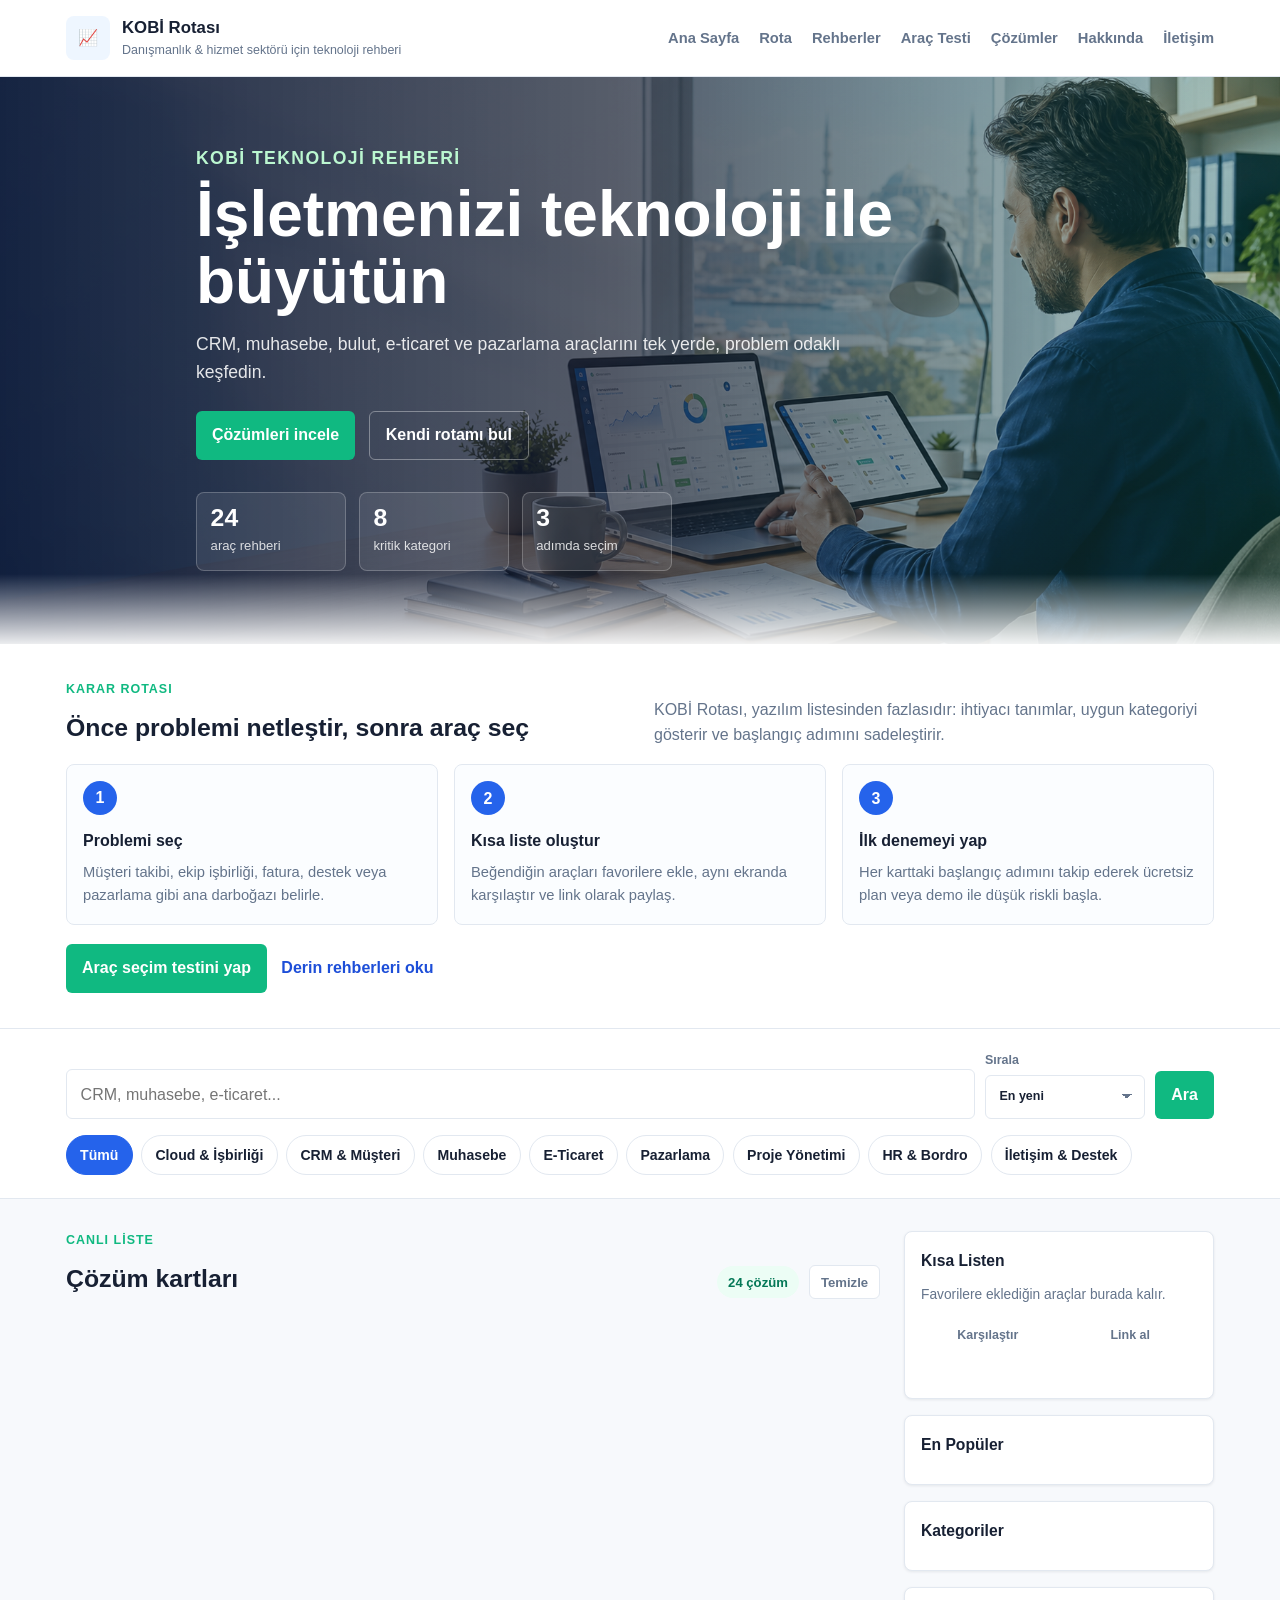
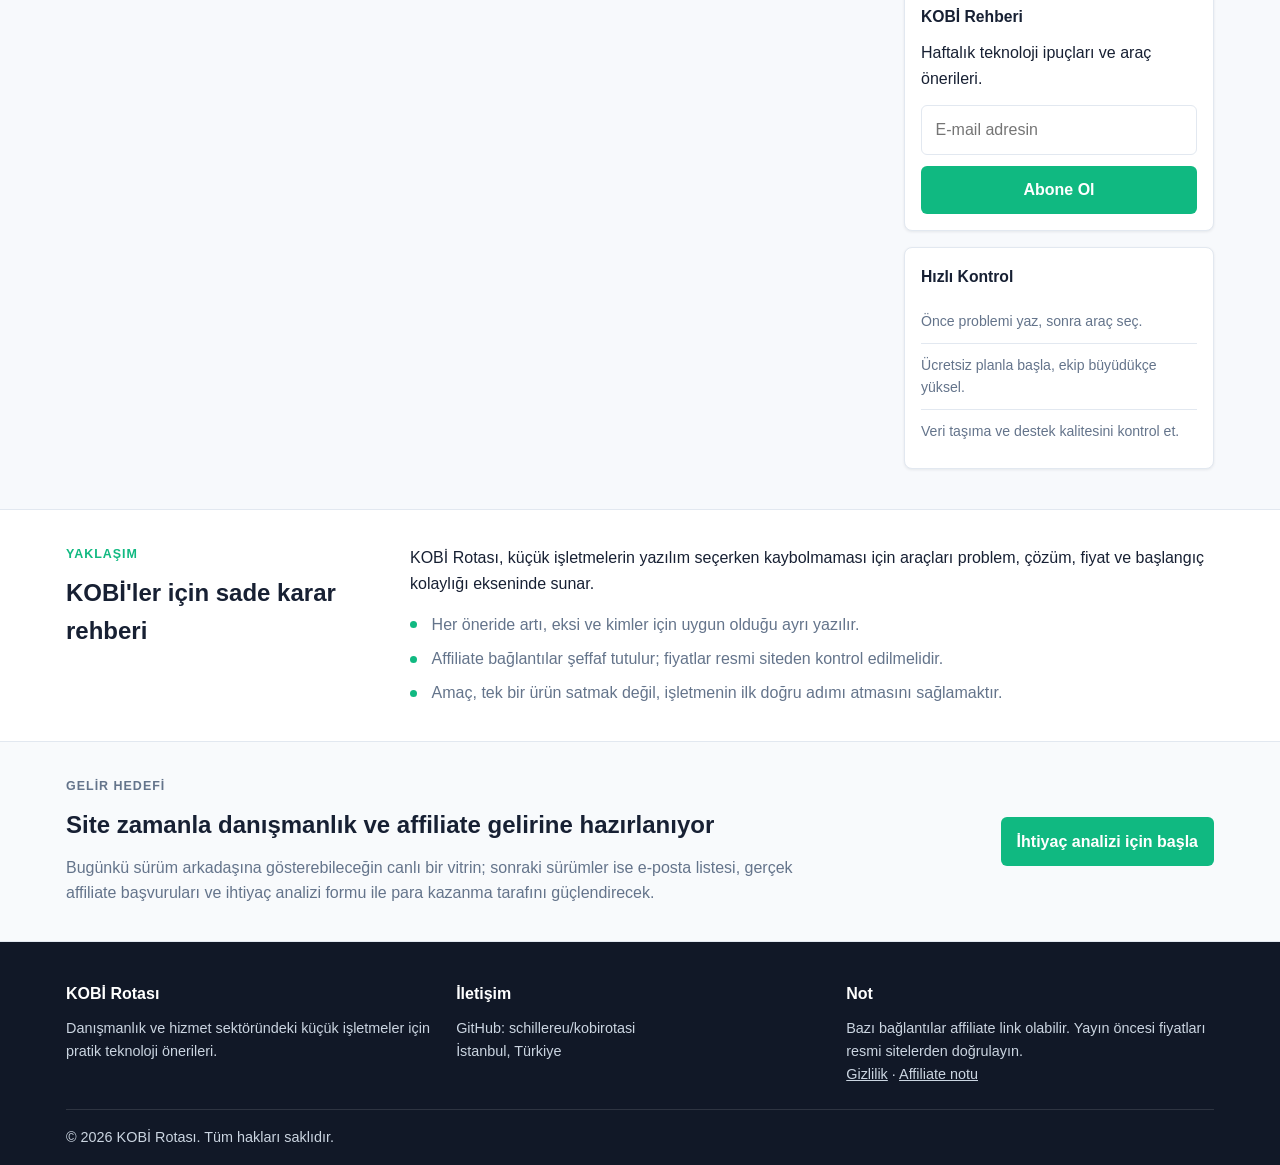
==== commit b1075772: "Sync agent system, revenue plans, and site updates" ====
--- a/index.html
+++ b/index.html
@@ -26,8 +26,10 @@
                 <ul>
                     <li><a href="#home">Ana Sayfa</a></li>
                     <li><a href="#route">Rota</a></li>
+                    <li><a href="rehberler.html">Rehberler</a></li>
+                    <li><a href="arac-secim.html">Ara&#231; Testi</a></li>
                     <li><a href="#blog">&#199;&#246;z&#252;mler</a></li>
-                    <li><a href="#about">Hakk&#305;nda</a></li>
+                    <li><a href="hakkinda.html">Hakk&#305;nda</a></li>
                     <li><a href="#contact">&#304;leti&#351;im</a></li>
                 </ul>
             </nav>
@@ -41,7 +43,7 @@
             <p>CRM, muhasebe, bulut, e-ticaret ve pazarlama ara&#231;lar&#305;n&#305; tek yerde, problem odakl&#305; ke&#351;fedin.</p>
             <div class="hero-actions">
                 <a class="primary-link" href="#blog">&#199;&#246;z&#252;mleri incele</a>
-                <a class="secondary-link" href="#route">Kendi rotam&#305; bul</a>
+                <a class="secondary-link" href="arac-secim.html">Kendi rotam&#305; bul</a>
             </div>
             <dl class="hero-metrics" aria-label="KOB&#304; Rotas&#305; i&#231;erik &#246;zeti">
                 <div>
@@ -86,6 +88,10 @@
                     <p>Her karttaki ba&#351;lang&#305;&#231; ad&#305;m&#305;n&#305; takip ederek &#252;cretsiz plan veya demo ile d&#252;&#351;&#252;k riskli ba&#351;la.</p>
                 </article>
             </div>
+            <div class="route-cta">
+                <a class="primary-link" href="arac-secim.html">Ara&#231; se&#231;im testini yap</a>
+                <a class="secondary-text-link" href="rehberler.html">Derin rehberleri oku</a>
+            </div>
         </div>
     </section>
 
@@ -209,7 +215,7 @@
                 <h2 id="consultTitle">Site zamanla dan&#305;&#351;manl&#305;k ve affiliate gelirine haz&#305;rlan&#305;yor</h2>
                 <p>Bug&#252;nk&#252; s&#252;r&#252;m arkada&#351;&#305;na g&#246;sterebilece&#287;in canl&#305; bir vitrin; sonraki s&#252;r&#252;mler ise e-posta listesi, ger&#231;ek affiliate ba&#351;vurular&#305; ve ihtiya&#231; analizi formu ile para kazanma taraf&#305;n&#305; g&#252;&#231;lendirecek.</p>
             </div>
-            <a class="primary-link" href="mailto:hello@example.com?subject=KOBI%20Rotasi%20ihtiyac%20analizi">&#304;htiya&#231; analizi iste</a>
+            <a class="primary-link" href="arac-secim.html">&#304;htiya&#231; analizi i&#231;in ba&#351;la</a>
         </div>
     </section>
 
--- a/style.css
+++ b/style.css
@@ -19,6 +19,27 @@
     --shadow-lg: 0 18px 45px rgba(15, 23, 42, 0.18);
 }
 
+@keyframes fadeUp {
+    from {
+        opacity: 0;
+        transform: translateY(18px);
+    }
+    to {
+        opacity: 1;
+        transform: translateY(0);
+    }
+}
+
+@keyframes softPulse {
+    0%,
+    100% {
+        transform: translateY(0);
+    }
+    50% {
+        transform: translateY(-6px);
+    }
+}
+
 html {
     scroll-behavior: smooth;
 }
@@ -116,14 +137,34 @@
     color: var(--primary-color);
 }
 
+.nav a[aria-current="page"] {
+    color: var(--primary-color);
+}
+
 .hero {
-    background: linear-gradient(135deg, #12306f, #2563eb 55%, #0f766e);
+    position: relative;
+    overflow: hidden;
+    background:
+        linear-gradient(90deg, rgba(9, 23, 54, 0.92), rgba(23, 32, 51, 0.72) 48%, rgba(15, 118, 110, 0.32)),
+        url("assets/kobirotasi-hero.png") center right / cover no-repeat;
     color: var(--white);
     padding: 4.2rem 0 4.6rem;
 }
 
+.hero::after {
+    content: "";
+    position: absolute;
+    inset: auto 0 0;
+    height: 70px;
+    background: linear-gradient(0deg, var(--white), rgba(255, 255, 255, 0));
+    opacity: 0.92;
+}
+
 .hero .container {
+    position: relative;
+    z-index: 1;
     max-width: 920px;
+    animation: fadeUp 0.7s ease both;
 }
 
 .eyebrow {
@@ -171,6 +212,15 @@
     border-radius: 8px;
     padding: 0.85rem;
     background: rgba(255, 255, 255, 0.09);
+    animation: fadeUp 0.7s ease both;
+}
+
+.hero-metrics div:nth-child(2) {
+    animation-delay: 0.08s;
+}
+
+.hero-metrics div:nth-child(3) {
+    animation-delay: 0.16s;
 }
 
 .hero-metrics dt {
@@ -253,6 +303,15 @@
     border-radius: 8px;
     background: #fbfdff;
     padding: 1rem;
+    animation: fadeUp 0.6s ease both;
+}
+
+.route-card:nth-child(2) {
+    animation-delay: 0.07s;
+}
+
+.route-card:nth-child(3) {
+    animation-delay: 0.14s;
 }
 
 .route-step {
@@ -275,6 +334,26 @@
 .route-card p {
     color: var(--muted);
     font-size: 0.92rem;
+}
+
+.route-cta {
+    display: flex;
+    flex-wrap: wrap;
+    gap: 0.9rem;
+    align-items: center;
+    margin-top: 1.2rem;
+}
+
+.secondary-text-link,
+.text-link {
+    color: var(--primary-dark);
+    font-weight: 800;
+    text-decoration: none;
+}
+
+.secondary-text-link:hover,
+.text-link:hover {
+    text-decoration: underline;
 }
 
 .search-box {
@@ -735,6 +814,198 @@
     color: var(--muted);
 }
 
+.subpage-hero {
+    color: var(--white);
+    background:
+        linear-gradient(90deg, rgba(9, 23, 54, 0.94), rgba(37, 99, 235, 0.72)),
+        url("assets/kobirotasi-hero.png") center / cover no-repeat;
+    padding: 4rem 0;
+}
+
+.subpage-hero .container {
+    max-width: 860px;
+    animation: fadeUp 0.65s ease both;
+}
+
+.subpage-hero h1 {
+    max-width: 780px;
+    font-size: clamp(2rem, 5vw, 3.8rem);
+    line-height: 1.08;
+    margin-bottom: 1rem;
+}
+
+.subpage-hero p {
+    max-width: 680px;
+    color: rgba(255, 255, 255, 0.88);
+    font-size: 1.06rem;
+}
+
+.guide-library,
+.tool-page,
+.method-section,
+.timeline-section {
+    padding: 2.4rem 0;
+}
+
+.guide-grid,
+.method-grid {
+    display: grid;
+    grid-template-columns: repeat(3, 1fr);
+    gap: 1rem;
+}
+
+.guide-card,
+.method-grid article,
+.assessment-panel,
+.assessment-result {
+    border: 1px solid var(--line);
+    border-radius: 8px;
+    background: var(--white);
+    box-shadow: var(--shadow);
+}
+
+.guide-card {
+    display: flex;
+    min-height: 100%;
+    flex-direction: column;
+    gap: 0.75rem;
+    padding: 1rem;
+    animation: fadeUp 0.55s ease both;
+    transition: transform 0.2s ease, box-shadow 0.2s ease;
+}
+
+.guide-card:hover {
+    transform: translateY(-3px);
+    box-shadow: var(--shadow-lg);
+}
+
+.guide-icon {
+    width: 46px;
+    height: 46px;
+    display: grid;
+    place-items: center;
+    border-radius: 8px;
+    background: var(--soft-blue);
+    font-size: 1.35rem;
+    animation: softPulse 4s ease-in-out infinite;
+}
+
+.guide-card h2 {
+    font-size: 1.06rem;
+    line-height: 1.3;
+}
+
+.guide-card p,
+.guide-card li,
+.method-grid p,
+.assessment-result p,
+.assessment-result li {
+    color: var(--muted);
+    font-size: 0.92rem;
+}
+
+.guide-card ul,
+.result-list {
+    display: grid;
+    gap: 0.45rem;
+    padding-left: 1.1rem;
+}
+
+.guide-card .text-link,
+.guide-card .primary-link {
+    margin-top: auto;
+    align-self: flex-start;
+}
+
+.highlight-guide {
+    background: linear-gradient(135deg, #eff6ff, #ecfdf5);
+}
+
+.tool-layout {
+    display: grid;
+    grid-template-columns: minmax(0, 1.15fr) minmax(280px, 0.85fr);
+    gap: 1.2rem;
+    align-items: start;
+}
+
+.assessment-panel,
+.assessment-result,
+.method-grid article {
+    padding: 1.1rem;
+}
+
+.assessment-panel {
+    display: grid;
+    gap: 1rem;
+}
+
+.assessment-panel fieldset {
+    display: grid;
+    gap: 0.65rem;
+    border: 1px solid var(--line);
+    border-radius: 8px;
+    padding: 1rem;
+}
+
+.assessment-panel legend {
+    padding: 0 0.35rem;
+    font-weight: 900;
+}
+
+.assessment-panel label {
+    display: flex;
+    gap: 0.55rem;
+    align-items: flex-start;
+    color: var(--muted);
+}
+
+.assessment-submit {
+    width: max-content;
+}
+
+.assessment-result {
+    position: sticky;
+    top: 94px;
+}
+
+.assessment-result h2 {
+    margin-bottom: 0.65rem;
+}
+
+.assessment-result .primary-link {
+    margin-top: 1rem;
+}
+
+.method-grid article {
+    animation: fadeUp 0.55s ease both;
+}
+
+.method-grid h2 {
+    font-size: 1.08rem;
+    margin-bottom: 0.55rem;
+}
+
+.timeline-section {
+    background: var(--white);
+    border-top: 1px solid var(--line);
+}
+
+.timeline {
+    display: grid;
+    gap: 0.85rem;
+    max-width: 850px;
+    margin-top: 1rem;
+    list-style: none;
+}
+
+.timeline li {
+    border-left: 4px solid var(--accent-color);
+    border-radius: 8px;
+    background: #fbfdff;
+    color: var(--muted);
+    padding: 0.9rem 1rem;
+}
+
 .footer {
     background: #111827;
     color: var(--white);
@@ -906,6 +1177,7 @@
 
 @media (prefers-reduced-motion: reduce) {
     * {
+        animation: none !important;
         scroll-behavior: auto !important;
         transition: none !important;
     }
@@ -926,7 +1198,10 @@
     .modal-grid,
     .pros-cons,
     .route-grid,
-    .consult-layout {
+    .consult-layout,
+    .guide-grid,
+    .method-grid,
+    .tool-layout {
         grid-template-columns: 1fr;
     }
 
@@ -942,6 +1217,10 @@
     .consult-layout .primary-link {
         justify-self: start;
     }
+
+    .assessment-result {
+        position: static;
+    }
 }
 
 @media (max-width: 560px) {
@@ -961,6 +1240,16 @@
         grid-template-columns: 1fr;
     }
 
+    .route-cta,
+    .assessment-submit {
+        width: 100%;
+    }
+
+    .route-cta .primary-link,
+    .assessment-submit {
+        justify-content: center;
+    }
+
     .post-footer {
         align-items: flex-start;
         flex-direction: column;
